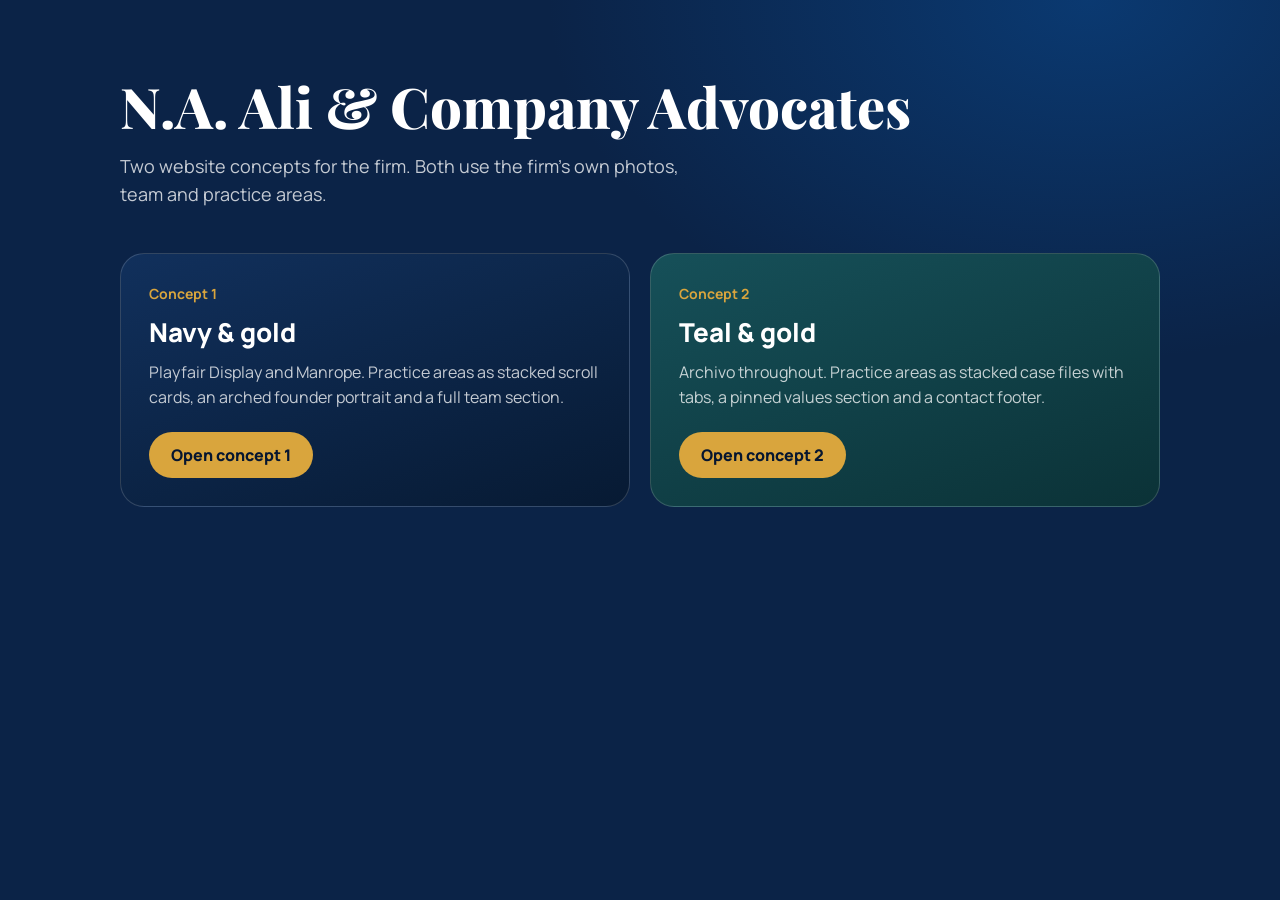
==== index.html @ 30f57bd4 "Add N.A. Ali & Company Advocates website concepts Static builds of two concepts for GitHub Pages: - " ====
<!doctype html>
<html lang="en">
  <head>
    <meta charset="UTF-8" />
    <meta name="viewport" content="width=device-width, initial-scale=1.0" />
    <title>N.A. Ali &amp; Company Advocates | Website concepts</title>
    <link rel="icon" type="image/png" href="favicon.png" />
    <link rel="preconnect" href="https://fonts.googleapis.com" />
    <link rel="preconnect" href="https://fonts.gstatic.com" crossorigin />
    <link href="https://fonts.googleapis.com/css2?family=Manrope:wght@500..800&family=Playfair+Display:wght@700..800&display=swap" rel="stylesheet" />
    <style>
      :root { --navy: #0b2347; --gold: #d9a53d; --teal: #0b3237; --ink-2: rgba(255,255,255,.76); }
      * { box-sizing: border-box; margin: 0; }
      body { min-height: 100vh; font-family: Manrope, system-ui, sans-serif; color: #fff; background: radial-gradient(900px 600px at 85% 0%, rgba(10,69,135,.65), transparent 60%), var(--navy); padding: clamp(32px, 6vw, 80px) 16px; }
      main { max-width: 1040px; margin: 0 auto; }
      h1 { font-family: 'Playfair Display', Georgia, serif; font-weight: 800; font-size: clamp(2.25rem, 5vw, 3.5rem); line-height: 1.05; }
      p.lead { margin-top: 16px; max-width: 52ch; color: var(--ink-2); font-size: 1.125rem; line-height: 1.6; }
      .grid { display: grid; grid-template-columns: repeat(auto-fit, minmax(280px, 1fr)); gap: 20px; margin-top: 44px; }
      a.card { display: block; padding: 28px; border-radius: 24px; color: inherit; text-decoration: none; border: 1px solid rgba(255,255,255,.16); transition: transform .3s, border-color .3s; }
      a.card:hover, a.card:focus-visible { transform: translateY(-4px); border-color: var(--gold); outline: none; }
      .s1 { background: linear-gradient(160deg, #11305c, #071a33); }
      .s2 { background: linear-gradient(160deg, #165059, #0b3237); }
      .tag { font-size: .875rem; font-weight: 700; color: var(--gold); }
      h2 { margin-top: 10px; font-size: 1.625rem; font-weight: 800; }
      .card p { margin-top: 10px; color: var(--ink-2); line-height: 1.55; }
      .go { display: inline-block; margin-top: 22px; padding: 12px 22px; border-radius: 999px; background: var(--gold); color: #061630; font-weight: 800; }
    </style>
  </head>
  <body>
    <main>
      <h1>N.A. Ali &amp; Company Advocates</h1>
      <p class="lead">Two website concepts for the firm. Both use the firm's own photos, team and practice areas.</p>
      <div class="grid">
        <a class="card s1" href="site-1/">
          <span class="tag">Concept 1</span>
          <h2>Navy &amp; gold</h2>
          <p>Playfair Display and Manrope. Practice areas as stacked scroll cards, an arched founder portrait and a full team section.</p>
          <span class="go">Open concept 1</span>
        </a>
        <a class="card s2" href="site-2/">
          <span class="tag">Concept 2</span>
          <h2>Teal &amp; gold</h2>
          <p>Archivo throughout. Practice areas as stacked case files with tabs, a pinned values section and a contact footer.</p>
          <span class="go">Open concept 2</span>
        </a>
      </div>
    </main>
  </body>
</html>
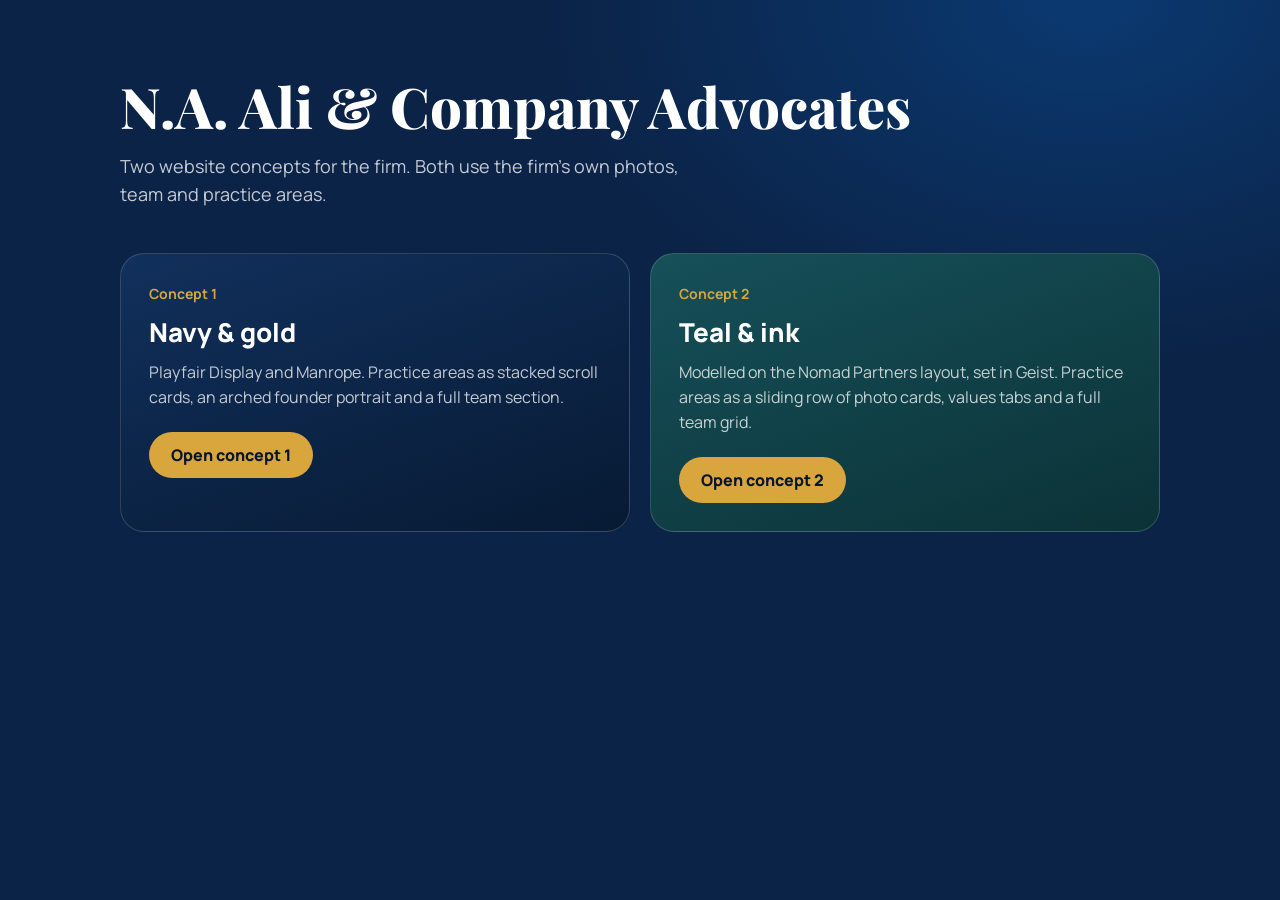
==== commit c35da3ad: "Rebuild concept 2 after Nomad Partners; topic photos for services - Concept 2 rebuilt on the Nomad P" ====
--- a/index.html
+++ b/index.html
@@ -39,8 +39,8 @@
         </a>
         <a class="card s2" href="site-2/">
           <span class="tag">Concept 2</span>
-          <h2>Teal &amp; gold</h2>
-          <p>Archivo throughout. Practice areas as stacked case files with tabs, a pinned values section and a contact footer.</p>
+          <h2>Teal &amp; ink</h2>
+          <p>Modelled on the Nomad Partners layout, set in Geist. Practice areas as a sliding row of photo cards, values tabs and a full team grid.</p>
           <span class="go">Open concept 2</span>
         </a>
       </div>
